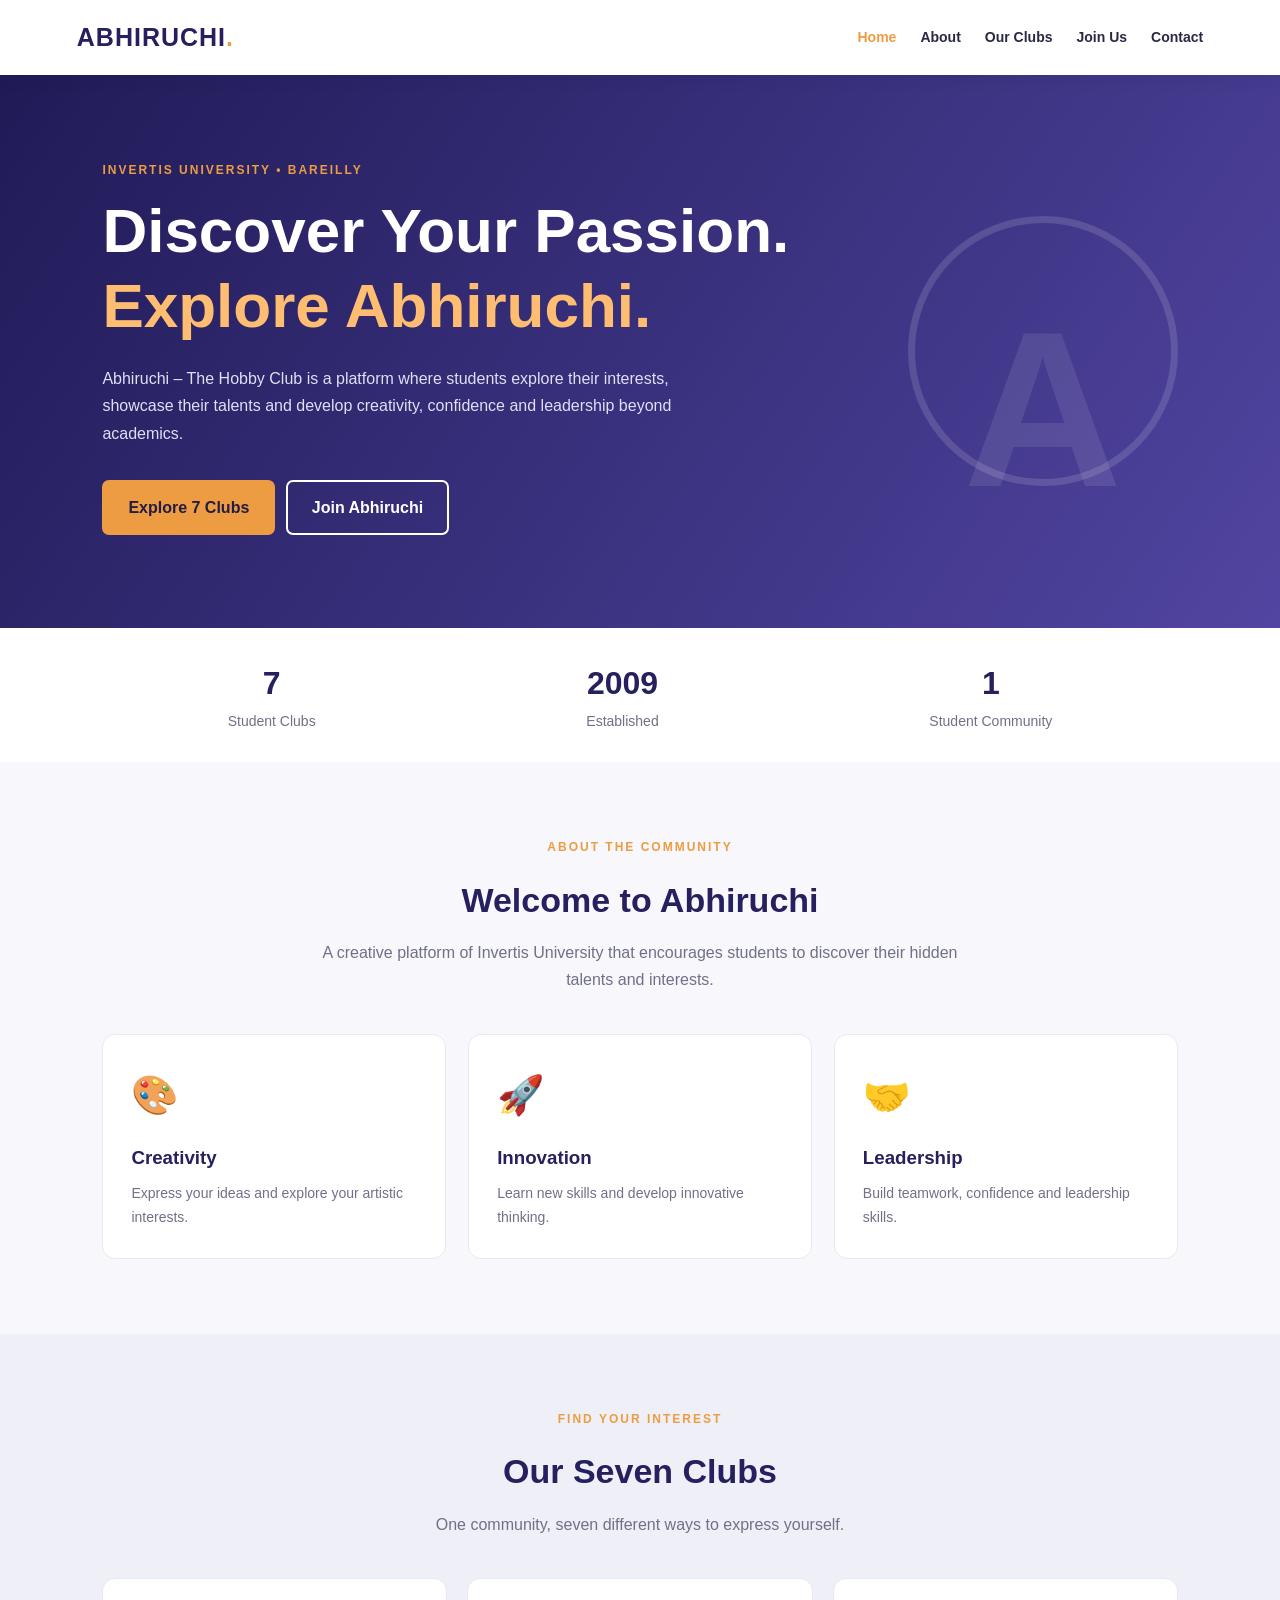
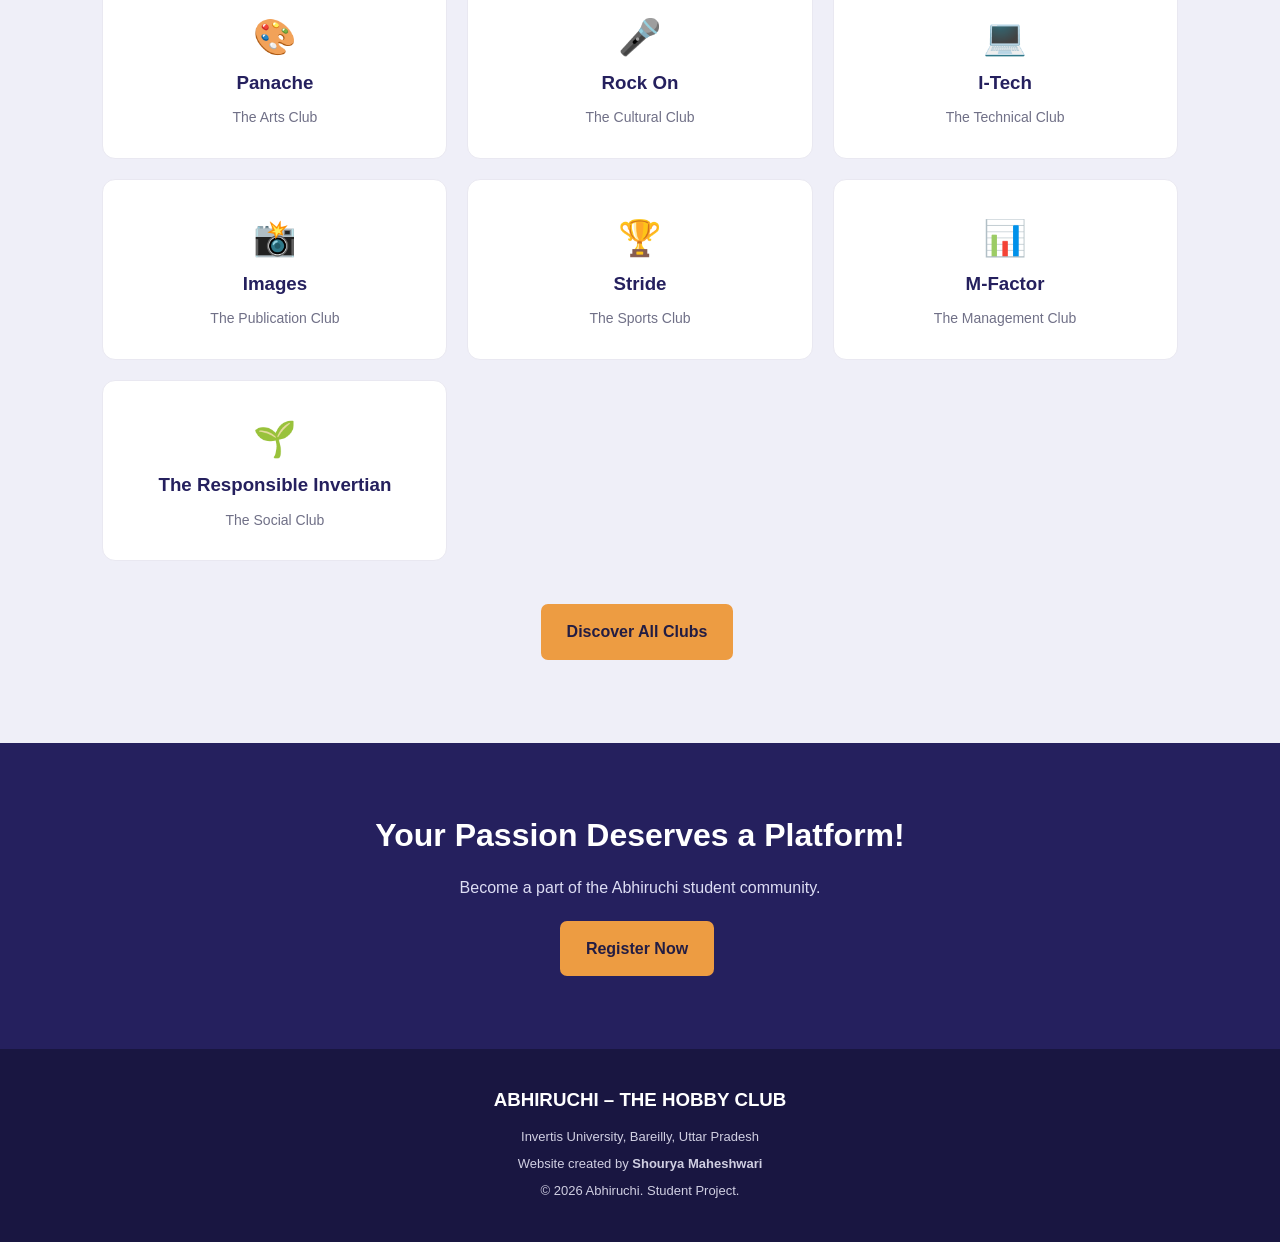
==== index.html @ 8a9e2cca "Add files via upload" ====
<!DOCTYPE html>
<html lang="en">
<head>
  <meta charset="UTF-8">
  <meta name="viewport" content="width=device-width, initial-scale=1.0">
  <title>Abhiruchi | Invertis University</title>
  <link rel="stylesheet" href="styles.css">
</head>
<body>

<header>
  <a class="logo" href="index.html">ABHIRUCHI<span>.</span></a>
  <nav>
    <a class="active" href="index.html">Home</a>
    <a href="about.html">About</a>
    <a href="clubs.html">Our Clubs</a>
    <a href="registration.html">Join Us</a>
    <a href="contact.html">Contact</a>
  </nav>
</header>

<main>
  <section class="hero">
    <div class="hero-content">
      <p class="tag">INVERTIS UNIVERSITY • BAREILLY</p>
      <h1>Discover Your Passion.<br>
        <span>Explore Abhiruchi.</span>
      </h1>
      <p>
        Abhiruchi – The Hobby Club is a platform where students
        explore their interests, showcase their talents and develop
        creativity, confidence and leadership beyond academics.
      </p>
      <a class="btn" href="clubs.html">Explore 7 Clubs</a>
      <a class="btn btn-outline" href="registration.html">Join Abhiruchi</a>
    </div>
    <div class="hero-symbol">A</div>
  </section>

  <section class="stats">
    <div><h2>7</h2><p>Student Clubs</p></div>
    <div><h2>2009</h2><p>Established</p></div>
    <div><h2>1</h2><p>Student Community</p></div>
  </section>

  <section class="section">
    <div class="section-title">
      <p class="tag">ABOUT THE COMMUNITY</p>
      <h2>Welcome to Abhiruchi</h2>
      <p>
        A creative platform of Invertis University that encourages
        students to discover their hidden talents and interests.
      </p>
    </div>

    <div class="feature-grid">
      <article class="feature">
        <div class="emoji">🎨</div>
        <h3>Creativity</h3>
        <p>Express your ideas and explore your artistic interests.</p>
      </article>
      <article class="feature">
        <div class="emoji">🚀</div>
        <h3>Innovation</h3>
        <p>Learn new skills and develop innovative thinking.</p>
      </article>
      <article class="feature">
        <div class="emoji">🤝</div>
        <h3>Leadership</h3>
        <p>Build teamwork, confidence and leadership skills.</p>
      </article>
    </div>
  </section>

  <section class="section clubs-preview">
    <div class="section-title">
      <p class="tag">FIND YOUR INTEREST</p>
      <h2>Our Seven Clubs</h2>
      <p>One community, seven different ways to express yourself.</p>
    </div>

    <div class="club-grid">
      <article class="club-card">
        <span>🎨</span><h3>Panache</h3>
        <p>The Arts Club</p>
      </article>
      <article class="club-card">
        <span>🎤</span><h3>Rock On</h3>
        <p>The Cultural Club</p>
      </article>
      <article class="club-card">
        <span>💻</span><h3>I-Tech</h3>
        <p>The Technical Club</p>
      </article>
      <article class="club-card">
        <span>📸</span><h3>Images</h3>
        <p>The Publication Club</p>
      </article>
      <article class="club-card">
        <span>🏆</span><h3>Stride</h3>
        <p>The Sports Club</p>
      </article>
      <article class="club-card">
        <span>📊</span><h3>M-Factor</h3>
        <p>The Management Club</p>
      </article>
      <article class="club-card">
        <span>🌱</span><h3>The Responsible Invertian</h3>
        <p>The Social Club</p>
      </article>
    </div>

    <div class="center">
      <a href="clubs.html" class="btn">Discover All Clubs</a>
    </div>
  </section>

  <section class="cta">
    <h2>Your Passion Deserves a Platform!</h2>
    <p>Become a part of the Abhiruchi student community.</p>
    <a href="registration.html" class="btn">Register Now</a>
  </section>
</main>

<footer>
  <h3>ABHIRUCHI – THE HOBBY CLUB</h3>
  <p>Invertis University, Bareilly, Uttar Pradesh</p>
  <p>Website created by <strong>Shourya Maheshwari</strong></p>
  <p>© 2026 Abhiruchi. Student Project.</p>
</footer>

</body>
</html>
---- styles.css ----
/* ABHIRUCHI - INVERTIS UNIVERSITY
   Created by: Shourya Maheshwari */

* {
  margin: 0;
  padding: 0;
  box-sizing: border-box;
}

:root {
  --primary: #25205e;
  --secondary: #ed9c42;
  --background: #f7f7fc;
  --text: #292943;
  --muted: #707087;
  --white: #ffffff;
}

body {
  font-family: Arial, sans-serif;
  background: var(--background);
  color: var(--text);
  line-height: 1.7;
}

a {
  text-decoration: none;
  color: inherit;
}

/* NAVIGATION */

header {
  background: var(--white);
  min-height: 75px;
  padding: 15px 6%;
  display: flex;
  justify-content: space-between;
  align-items: center;
  gap: 20px;
  box-shadow: 0 3px 15px #15133c12;
  position: sticky;
  top: 0;
  z-index: 10;
}

.logo {
  font-size: 25px;
  font-weight: 900;
  color: var(--primary);
  letter-spacing: 1px;
}

.logo span {
  color: var(--secondary);
}

nav {
  display: flex;
  gap: 24px;
  flex-wrap: wrap;
}

nav a {
  font-size: 14px;
  font-weight: 600;
  transition: 0.3s;
}

nav a:hover,
nav a.active {
  color: var(--secondary);
}

/* HOME HERO */

.hero {
  background: linear-gradient(125deg, #201b57, #5145a1);
  color: white;
  min-height: 510px;
  padding: 85px 8%;
  display: flex;
  align-items: center;
  justify-content: space-between;
  gap: 30px;
}

.hero-content {
  max-width: 700px;
}

.tag {
  color: var(--secondary);
  font-size: 12px;
  font-weight: bold;
  letter-spacing: 2px;
  margin-bottom: 14px;
}

.hero h1 {
  font-size: clamp(38px, 5vw, 62px);
  line-height: 1.2;
  margin-bottom: 22px;
}

.hero h1 span {
  color: #ffbd72;
}

.hero-content > p:not(.tag) {
  max-width: 600px;
  color: #e0dff5;
  margin-bottom: 25px;
}

.hero-symbol {
  font-size: 220px;
  font-weight: 900;
  color: #ffffff18;
  border: 7px solid #ffffff22;
  border-radius: 50%;
  width: 270px;
  height: 270px;
  display: grid;
  place-items: center;
}

/* BUTTONS */

.btn {
  display: inline-block;
  padding: 12px 24px;
  border-radius: 7px;
  background: var(--secondary);
  color: #231d43;
  font-weight: bold;
  border: 2px solid var(--secondary);
  margin: 8px 6px 8px 0;
  cursor: pointer;
  transition: 0.3s;
}

.btn:hover {
  transform: translateY(-3px);
  background: #ffc273;
}

.btn-outline {
  background: transparent;
  color: white;
  border-color: white;
}

/* STATS */

.stats {
  background: white;
  padding: 28px 8%;
  display: flex;
  justify-content: space-around;
  text-align: center;
  gap: 20px;
}

.stats h2 {
  color: var(--primary);
  font-size: 32px;
}

.stats p {
  color: var(--muted);
  font-size: 14px;
}

/* GENERAL SECTIONS */

.section {
  padding: 75px 8%;
}

.section-title {
  text-align: center;
  max-width: 680px;
  margin: 0 auto 40px;
}

.section-title h2 {
  font-size: 34px;
  color: var(--primary);
  margin-bottom: 10px;
}

.section-title > p:last-child {
  color: var(--muted);
}

/* FEATURE CARDS */

.feature-grid {
  display: grid;
  grid-template-columns: repeat(3, 1fr);
  gap: 22px;
}

.feature,
.club-card,
.detail-card {
  background: white;
  border: 1px solid #e9e8f1;
  border-radius: 13px;
  padding: 28px;
  transition: 0.3s;
}

.feature:hover,
.club-card:hover,
.detail-card:hover {
  transform: translateY(-5px);
  box-shadow: 0 12px 30px #24205e12;
}

.emoji {
  display: block;
  font-size: 38px;
  margin-bottom: 15px;
}

.feature h3,
.club-card h3 {
  color: var(--primary);
  margin-bottom: 8px;
}

.feature p,
.club-card p {
  color: var(--muted);
  font-size: 14px;
}

/* CLUBS PREVIEW */

.clubs-preview {
  background: #efeff8;
}

.club-grid {
  display: grid;
  grid-template-columns: repeat(3, 1fr);
  gap: 20px;
}

.club-card {
  text-align: center;
}

.club-card span {
  font-size: 35px;
}

.center {
  text-align: center;
  margin-top: 35px;
}

/* CTA */

.cta {
  background: var(--primary);
  color: white;
  text-align: center;
  padding: 65px 20px;
}

.cta h2 {
  font-size: 32px;
}

.cta p {
  margin: 12px 0;
  color: #ddddf4;
}

/* INNER PAGE BANNER */

.page-banner {
  background: linear-gradient(125deg, #201b57, #5145a1);
  color: white;
  padding: 70px 20px;
  text-align: center;
}

.page-banner h1 {
  font-size: 43px;
  margin-bottom: 8px;
}

.page-banner > p:last-child {
  color: #e0dff5;
}

/* ABOUT */

.about-layout {
  display: grid;
  grid-template-columns: 1.5fr 1fr;
  align-items: center;
  gap: 35px;
}

.about-layout h2,
.contact-info h2 {
  font-size: 34px;
  color: var(--primary);
  margin-bottom: 15px;
}

.about-layout p {
  color: var(--muted);
  margin-bottom: 15px;
}

.info-box {
  background: white;
  border-radius: 14px;
  border-left: 5px solid var(--secondary);
  padding: 30px;
  box-shadow: 0 8px 25px #00000008;
}

.info-box h3 {
  color: var(--primary);
  margin: 12px 0;
}

.timeline {
  max-width: 700px;
  margin: auto;
  border-left: 3px solid var(--secondary);
  padding-left: 25px;
}

.timeline div {
  background: white;
  padding: 20px;
  border-radius: 10px;
  margin-bottom: 20px;
}

.timeline strong {
  color: var(--primary);
}

/* CLUB DETAILS */

.club-detail-grid {
  display: grid;
  grid-template-columns: repeat(2, 1fr);
  gap: 22px;
}

.detail-card h2 {
  font-size: 22px;
  color: var(--primary);
}

.detail-card h4 {
  color: var(--secondary);
  margin: 5px 0 12px;
}

.detail-card p {
  color: var(--muted);
  font-size: 14px;
}

.detail-card .skill {
  background: #f1f0fa;
  color: var(--primary);
  border-radius: 6px;
  padding: 10px;
  margin-top: 16px;
  font-weight: bold;
}

/* FORMS */

.form-container,
.contact-form {
  max-width: 750px;
  margin: auto;
  background: white;
  padding: 35px;
  border-radius: 14px;
  box-shadow: 0 10px 30px #00000009;
}

.form-container h2,
.contact-form h2 {
  color: var(--primary);
  margin-bottom: 5px;
}

.muted,
.note {
  color: var(--muted);
  font-size: 13px;
  margin-bottom: 20px;
}

form {
  display: flex;
  flex-direction: column;
  gap: 12px;
}

form > label {
  font-size: 14px;
  font-weight: bold;
}

input:not([type="checkbox"]),
select,
textarea {
  width: 100%;
  padding: 12px;
  border: 1px solid #dddde8;
  border-radius: 7px;
  font: inherit;
  background: white;
}

input:focus,
select:focus,
textarea:focus {
  outline: 2px solid #aaa4dc;
}

textarea {
  resize: vertical;
}

.checkbox {
  display: flex;
  gap: 10px;
  align-items: center;
  font-size: 13px;
}

.submit-btn {
  width: 100%;
  margin-top: 12px;
}

/* CONTACT */

.contact-layout {
  display: grid;
  grid-template-columns: 1fr 1.2fr;
  gap: 40px;
  align-items: start;
}

.contact-info > p:not(.tag) {
  color: var(--muted);
}

.contact-item {
  display: flex;
  gap: 15px;
  padding: 20px 0;
  border-bottom: 1px solid #e5e5ee;
}

.contact-item span {
  font-size: 25px;
}

.contact-item h3 {
  color: var(--primary);
}

.contact-item p,
.contact-item a {
  font-size: 14px;
  color: var(--muted);
}

/* FOOTER */

footer {
  background: #191641;
  color: white;
  text-align: center;
  padding: 35px 15px;
}

footer h3 {
  margin-bottom: 10px;
}

footer p {
  color: #d0cfe2;
  font-size: 13px;
  margin: 5px 0;
}

/* MOBILE RESPONSIVE */

@media(max-width: 800px) {
  header {
    flex-direction: column;
  }

  nav {
    justify-content: center;
    gap: 14px;
  }

  .hero-symbol {
    display: none;
  }

  .feature-grid,
  .club-grid {
    grid-template-columns: repeat(2, 1fr);
  }

  .about-layout,
  .contact-layout {
    grid-template-columns: 1fr;
  }
}

@media(max-width: 550px) {
  .hero {
    padding: 65px 6%;
  }

  .hero h1 {
    font-size: 38px;
  }

  .feature-grid,
  .club-grid,
  .club-detail-grid {
    grid-template-columns: 1fr;
  }

  .stats {
    flex-wrap: wrap;
  }

  .section {
    padding: 50px 6%;
  }

  .page-banner h1 {
    font-size: 34px;
  }

  .form-container,
  .contact-form {
    padding: 22px;
  }

  nav a {
    font-size: 12px;
  }
}
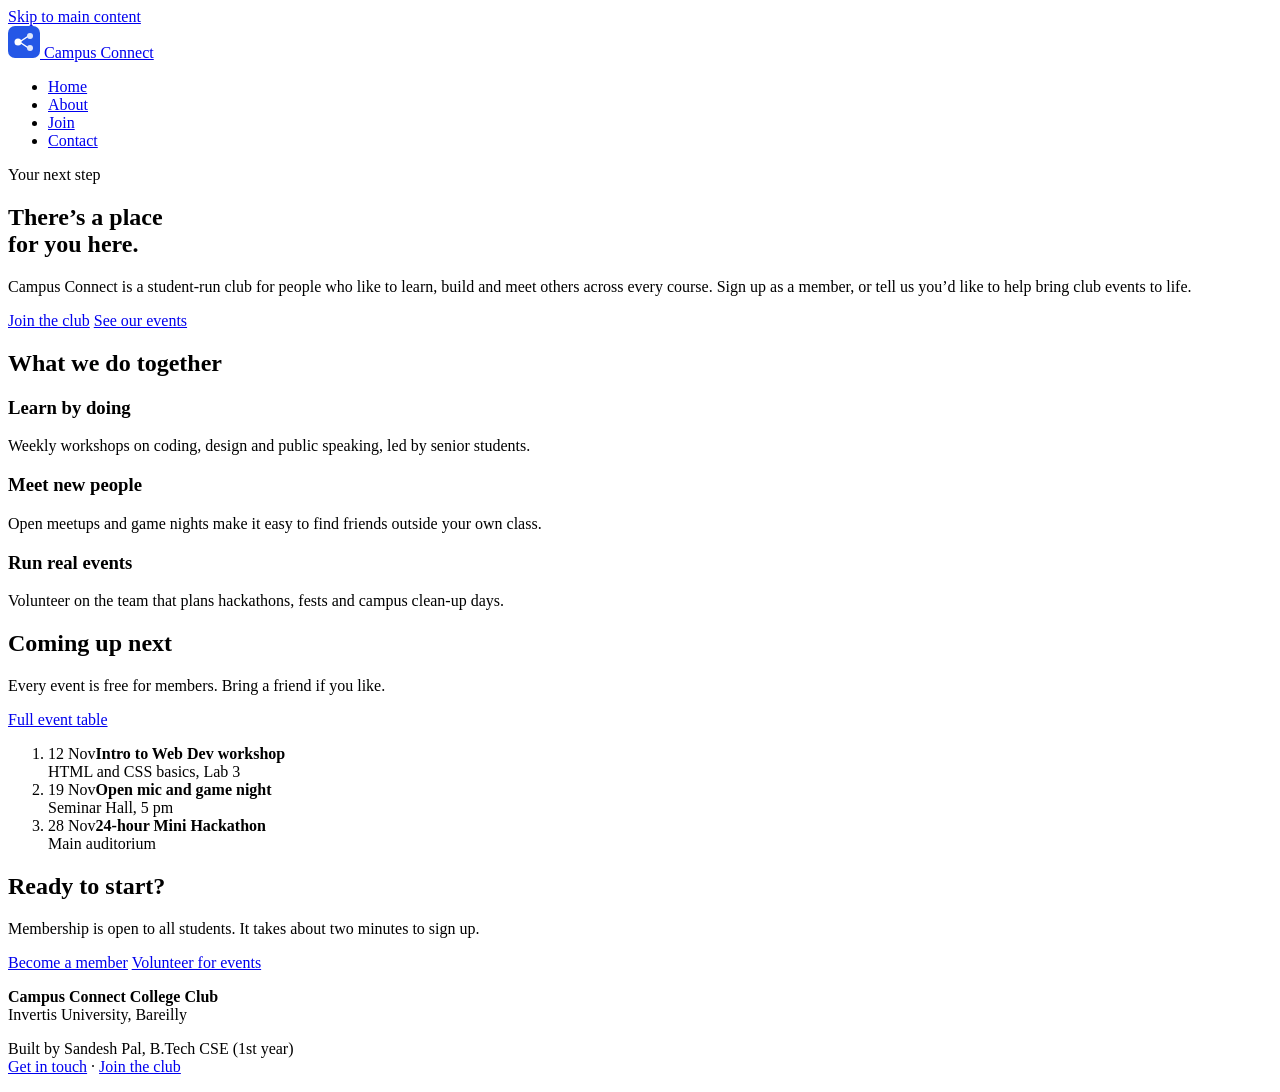
==== commit d6405b3b: "Revamp index.html for Campus Connect branding Updated the index.html file to reflect new branding an" ====
--- a/index.html
+++ b/index.html
@@ -1,134 +1,102 @@
-
 <!DOCTYPE html>
 <html lang="en">
 <head>
   <meta charset="UTF-8">
-  <meta name="viewport" content="width=device-width, initial-scale=1.0">
-  <title>Abhiruchi | Invertis University</title>
-  <link rel="stylesheet" href="styles.css">
+  <meta name="viewport" content="width=device-width, initial-scale=1">
+  <meta name="description" content="Campus Connect is a student club at Invertis University where members meet, learn and run events together.">
+  <title>Campus Connect College Club | Home</title>
+  <link rel="icon" href="favicon.svg" type="image/svg+xml">
+  <link rel="preconnect" href="https://fonts.googleapis.com">
+  <link rel="preconnect" href="https://fonts.gstatic.com" crossorigin>
+  <link href="https://fonts.googleapis.com/css2?family=DM+Sans:wght@400;500;700;800&display=swap" rel="stylesheet">
+  <link rel="stylesheet" href="style.css">
 </head>
 <body>
+  <a class="skip-link" href="#main">Skip to main content</a>
 
-<header>
-  <a class="logo" href="index.html">ABHIRUCHI<span>.</span></a>
-  <nav>
-    <a class="active" href="index.html">Home</a>
-    <a href="about.html">About</a>
-    <a href="clubs.html">Our Clubs</a>
-    <a href="registration.html">Join Us</a>
-    <a href="contact.html">Contact</a>
-  </nav>
-</header>
+  <header class="site-header">
+    <div class="wrap">
+      <a class="brand" href="index.html">
+        <img src="favicon.svg" alt="" width="32" height="32">
+        Campus Connect
+      </a>
+      <nav aria-label="Main navigation">
+        <ul class="nav-list">
+          <li><a href="index.html" aria-current="page">Home</a></li>
+          <li><a href="about.html">About</a></li>
+          <li><a href="registration.html">Join</a></li>
+          <li><a href="contact.html">Contact</a></li>
+        </ul>
+      </nav>
+    </div>
+  </header>
 
-<main>
-  <section class="hero">
-    <div class="hero-content">
-      <p class="tag">INVERTIS UNIVERSITY • BAREILLY</p>
-      <h1>Discover Your Passion.<br>
-        <span>Explore Abhiruchi.</span>
-      </h1>
-      <p>
-        Abhiruchi – The Hobby Club is a platform where students
-        explore their interests, showcase their talents and develop
-        creativity, confidence and leadership beyond academics.
-      </p>
-      <a class="btn" href="clubs.html">Explore 7 Clubs</a>
-      <a class="btn btn-outline" href="registration.html">Join Abhiruchi</a>
+  <main id="main">
+    <section class="hero" aria-labelledby="hero-title">
+      <div class="wrap">
+        <p class="eyebrow">Your next step</p>
+        <h1 id="hero-title">There’s a place<br><span class="accent">for you here.</span></h1>
+        <p class="lead">Campus Connect is a student-run club for people who like to learn, build and meet others across every course. Sign up as a member, or tell us you’d like to help bring club events to life.</p>
+        <div class="btn-row">
+          <a class="btn" href="registration.html">Join the club</a>
+          <a class="btn btn--ghost" href="about.html">See our events</a>
+        </div>
+      </div>
+    </section>
+
+    <section class="section section--tint" aria-labelledby="what-title">
+      <div class="wrap">
+        <h2 id="what-title">What we do together</h2>
+        <div class="grid-3">
+          <article class="card">
+            <h3>Learn by doing</h3>
+            <p>Weekly workshops on coding, design and public speaking, led by senior students.</p>
+          </article>
+          <article class="card">
+            <h3>Meet new people</h3>
+            <p>Open meetups and game nights make it easy to find friends outside your own class.</p>
+          </article>
+          <article class="card">
+            <h3>Run real events</h3>
+            <p>Volunteer on the team that plans hackathons, fests and campus clean-up days.</p>
+          </article>
+        </div>
+      </div>
+    </section>
+
+    <section class="section" aria-labelledby="next-title">
+      <div class="wrap split">
+        <div>
+          <h2 id="next-title">Coming up next</h2>
+          <p>Every event is free for members. Bring a friend if you like.</p>
+          <a class="btn btn--ghost" href="about.html#events">Full event table</a>
+        </div>
+        <ol class="event-list">
+          <li><time datetime="2026-11-12">12 Nov</time><span><strong>Intro to Web Dev workshop</strong><br>HTML and CSS basics, Lab 3</span></li>
+          <li><time datetime="2026-11-19">19 Nov</time><span><strong>Open mic and game night</strong><br>Seminar Hall, 5 pm</span></li>
+          <li><time datetime="2026-11-28">28 Nov</time><span><strong>24-hour Mini Hackathon</strong><br>Main auditorium</span></li>
+        </ol>
+      </div>
+    </section>
+
+    <section class="section section--tint" aria-labelledby="cta-title">
+      <div class="wrap">
+        <h2 id="cta-title">Ready to start?</h2>
+        <p>Membership is open to all students. It takes about two minutes to sign up.</p>
+        <div class="btn-row">
+          <a class="btn" href="registration.html">Become a member</a>
+          <a class="btn btn--ghost" href="registration.html#volunteer">Volunteer for events</a>
+        </div>
+      </div>
+    </section>
+  </main>
+
+  <footer class="site-footer">
+    <div class="wrap">
+      <p><strong>Campus Connect College Club</strong><br>Invertis University, Bareilly</p>
+      <p>Built by Sandesh Pal, B.Tech CSE (1st year)<br>
+        <a href="contact.html">Get in touch</a> · <a href="registration.html">Join the club</a></p>
     </div>
-    <div class="hero-symbol">A</div>
-  </section>
-
-  <section class="stats">
-    <div><h2>7</h2><p>Student Clubs</p></div>
-    <div><h2>2009</h2><p>Established</p></div>
-    <div><h2>1</h2><p>Student Community</p></div>
-  </section>
-
-  <section class="section">
-    <div class="section-title">
-      <p class="tag">ABOUT THE COMMUNITY</p>
-      <h2>Welcome to Abhiruchi</h2>
-      <p>
-        A creative platform of Invertis University that encourages
-        students to discover their hidden talents and interests.
-      </p>
-    </div>
-
-    <div class="feature-grid">
-      <article class="feature">
-        <div class="emoji">🎨</div>
-        <h3>Creativity</h3>
-        <p>Express your ideas and explore your artistic interests.</p>
-      </article>
-      <article class="feature">
-        <div class="emoji">🚀</div>
-        <h3>Innovation</h3>
-        <p>Learn new skills and develop innovative thinking.</p>
-      </article>
-      <article class="feature">
-        <div class="emoji">🤝</div>
-        <h3>Leadership</h3>
-        <p>Build teamwork, confidence and leadership skills.</p>
-      </article>
-    </div>
-  </section>
-
-  <section class="section clubs-preview">
-    <div class="section-title">
-      <p class="tag">FIND YOUR INTEREST</p>
-      <h2>Our Seven Clubs</h2>
-      <p>One community, seven different ways to express yourself.</p>
-    </div>
-
-    <div class="club-grid">
-      <article class="club-card">
-        <span>🎨</span><h3>Panache</h3>
-        <p>The Arts Club</p>
-      </article>
-      <article class="club-card">
-        <span>🎤</span><h3>Rock On</h3>
-        <p>The Cultural Club</p>
-      </article>
-      <article class="club-card">
-        <span>💻</span><h3>I-Tech</h3>
-        <p>The Technical Club</p>
-      </article>
-      <article class="club-card">
-        <span>📸</span><h3>Images</h3>
-        <p>The Publication Club</p>
-      </article>
-      <article class="club-card">
-        <span>🏆</span><h3>Stride</h3>
-        <p>The Sports Club</p>
-      </article>
-      <article class="club-card">
-        <span>📊</span><h3>M-Factor</h3>
-        <p>The Management Club</p>
-      </article>
-      <article class="club-card">
-        <span>🌱</span><h3>The Responsible Invertian</h3>
-        <p>The Social Club</p>
-      </article>
-    </div>
-
-    <div class="center">
-      <a href="clubs.html" class="btn">Discover All Clubs</a>
-    </div>
-  </section>
-
-  <section class="cta">
-    <h2>Your Passion Deserves a Platform!</h2>
-    <p>Become a part of the Abhiruchi student community.</p>
-    <a href="registration.html" class="btn">Register Now</a>
-  </section>
-</main>
-
-<footer>
-  <h3>ABHIRUCHI – THE HOBBY CLUB</h3>
-  <p>Invertis University, Bareilly, Uttar Pradesh</p>
-  <p>Website created by <strong>Shourya Maheshwari</strong></p>
-  <p>© 2026 Abhiruchi. Student Project.</p>
-</footer>
-
+  </footer>
 </body>
 </html>
